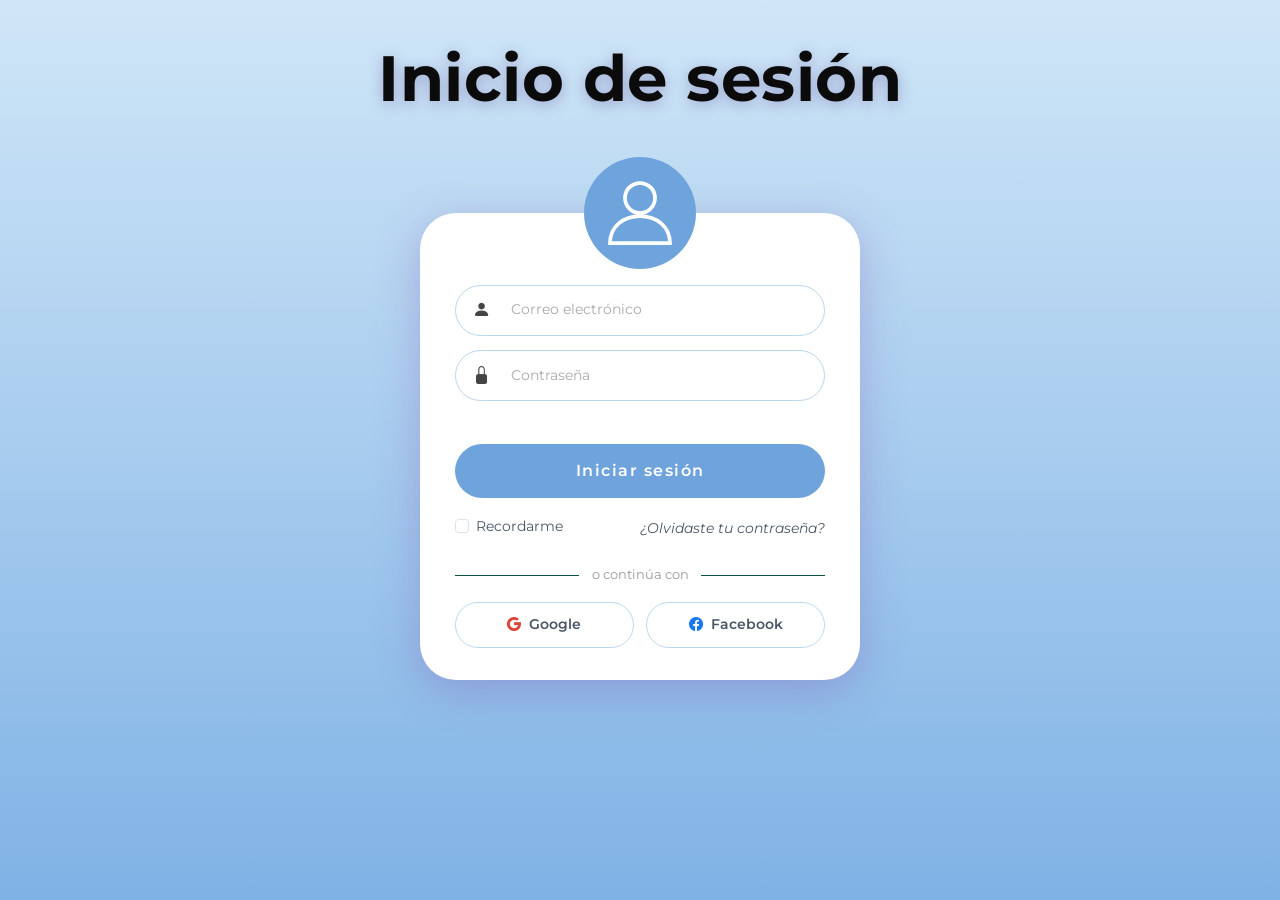
==== login.html @ 2dc4bbd2 "estructura y login" ====
<!DOCTYPE html>
<html lang="es">
<head>
  <meta charset="UTF-8">
  <meta name="viewport" content="width=device-width, initial-scale=1">
  <title>Inicio de sesión</title>

  <!-- Bootstrap 5 (único framework CSS) + iconos -->
  <link href="https://cdn.jsdelivr.net/npm/bootstrap@5.3.3/dist/css/bootstrap.min.css" rel="stylesheet">
  <link href="https://cdn.jsdelivr.net/npm/bootstrap-icons@1.11.3/font/bootstrap-icons.min.css" rel="stylesheet">
  <link href="https://fonts.googleapis.com/css2?family=Montserrat:ital,wght@0,400;0,600;0,700;1,400&display=swap" rel="stylesheet">

  <link rel="stylesheet" href="css/login.css">
</head>
<body>

  <main class="pagina">
    <h1 class="titulo-principal">Inicio de sesión</h1>

    <section class="tarjeta" aria-labelledby="titulo-tarjeta">
      <div class="avatar" aria-hidden="true">
        <svg viewBox="0 0 64 64" width="96" height="96" fill="none" stroke="#fff" stroke-width="2.5">
          <circle cx="32" cy="22" r="10"/>
          <path d="M12 52c0-11 9-18 20-18s20 7 20 18z"/>
        </svg>
      </div>
      <h2 id="titulo-tarjeta" class="visually-hidden">Accede con tu cuenta</h2>

      <form id="formLogin" novalidate>
        <div class="campo">
          <i class="bi bi-person-fill campo-icono" aria-hidden="true"></i>
          <label for="correo" class="visually-hidden">Correo electrónico</label>
          <input type="email" id="correo" class="campo-input" placeholder="Correo electrónico" autocomplete="username">
        </div>

        <div class="campo">
          <i class="bi bi-lock-fill campo-icono" aria-hidden="true"></i>
          <label for="password" class="visually-hidden">Contraseña</label>
          <input type="password" id="password" class="campo-input" placeholder="Contraseña" autocomplete="current-password">
        </div>

        <p id="error" class="mensaje-error" role="alert"></p>

        <button type="submit" class="boton-login">Iniciar sesión</button>

        <div class="fila-opciones">
          <div class="form-check m-0">
            <input class="form-check-input" type="checkbox" id="recordar">
            <label class="form-check-label" for="recordar">Recordarme</label>
          </div>
          <a href="#" id="olvide" class="enlace-olvide">¿Olvidaste tu contraseña?</a>
        </div>
      </form>

      <div class="separador"><span>o continúa con</span></div>

      <div class="redes">
        <a class="boton-red" href="https://accounts.google.com/" target="_blank" rel="noopener noreferrer">
          <i class="bi bi-google" aria-hidden="true"></i> Google
        </a>
        <a class="boton-red" href="https://www.facebook.com/login/" target="_blank" rel="noopener noreferrer">
          <i class="bi bi-facebook" aria-hidden="true"></i> Facebook
        </a>
      </div>
    </section>
  </main>

  <script src="js/utileria.js"></script>
  <script src="js/login.js"></script>
</body>
</html>
---- css/login.css ----
:root {
  --fondo-arriba: #cfe6f7;
  --fondo-abajo: #7fb2e5;
  --morado: #6fa3dc;          
  --morado-oscuro: #4f86c6;  
  --borde-campo: #bcd6ef;
  --texto: #4a5668;
}
* { box-sizing: border-box; }

body {
  margin: 0;
  min-height: 100vh;
  font-family: "Montserrat", system-ui, sans-serif;
  color: var(--texto);
  background: linear-gradient(180deg, var(--fondo-arriba) 0%, var(--fondo-abajo) 100%) fixed;
}

.pagina {
  min-height: 100vh;
  display: flex;
  flex-direction: column;
  align-items: center;
  padding: 2.5rem 1rem 3rem;
}

.titulo-principal {
  margin: 0 0 2.5rem;
  font-size: clamp(2.4rem, 7vw, 4rem);
  font-weight: 700;
  color: #0b0b0b;
  letter-spacing: .5px;
  text-align: center;
  text-shadow: 0 3px 14px rgba(90, 60, 140, .35);
}

/* Tarjeta */
.tarjeta {
  position: relative;
  width: 100%;
  max-width: 440px;
  margin-top: 56px; /* espacio para el avatar que sobresale */
  padding: 72px 2.2rem 2rem;
  background: #fff;
  border-radius: 36px;
  box-shadow: 0 10px 40px rgba(130, 90, 180, .35);
}

.avatar {
  position: absolute;
  top: -56px;
  left: 50%;
  transform: translateX(-50%);
  width: 112px;
  height: 112px;
  display: grid;
  place-items: center;
  background: var(--morado);
  border-radius: 50%;
}

/* Campos */
.campo {
  position: relative;
  margin-bottom: .9rem;
}

.campo-icono {
  position: absolute;
  left: 1.1rem;
  top: 50%;
  transform: translateY(-50%);
  font-size: 1.1rem;
  color: #444;
}

.campo-input {
  width: 100%;
  padding: .85rem 1.2rem .85rem 3.4rem;
  font: inherit;
  font-size: .9rem;
  color: var(--texto);
  background: #fff;
  border: 1px solid var(--borde-campo);
  border-radius: 999px;
  outline: none;
  transition: border-color .15s, box-shadow .15s;
}

.campo-input::placeholder { color: #aaa; }

.campo-input:focus-visible {
  border-color: var(--morado-oscuro);
  box-shadow: 0 0 0 3px rgba(208, 143, 198, .35);
}

.mensaje-error {
  min-height: 1.3rem;
  margin: 0 0 .5rem .6rem;
  font-size: .8rem;
  color: #c0306a;
}

.boton-login {
  width: 100%;
  padding: .95rem 1rem;
  font: inherit;
  font-weight: 600;
  font-size: 1rem;
  letter-spacing: 1.5px;
  color: #fff;
  background: var(--morado);
  border: 0;
  border-radius: 999px;
  cursor: pointer;
  transition: background .15s;
}

.boton-login:hover { background: var(--morado-oscuro); }

.boton-login:focus-visible {
  outline: 3px solid rgba(184, 115, 173, .5);
  outline-offset: 2px;
}

.fila-opciones {
  display: flex;
  justify-content: space-between;
  align-items: center;
  gap: .5rem;
  margin-top: 1.1rem;
  font-size: .85rem;
}

.enlace-olvide {
  font-style: italic;
  color: var(--texto);
  text-decoration: none;
}

.enlace-olvide:hover { text-decoration: underline; }

.form-check-input:checked {
  background-color: var(--morado-oscuro);
  border-color: var(--morado-oscuro);
}

.separador {
  display: flex;
  align-items: center;
  gap: .8rem;
  margin: 1.6rem 0 1.1rem;
  font-size: .8rem;
  color: #999;
}

.separador::before,
.separador::after {
  content: "";
  flex: 1;
  height: 1px;
  background: #095348;
}

.redes {
  display: grid;
  grid-template-columns: 1fr 1fr;
  gap: .8rem;
}

.boton-red {
  display: flex;
  align-items: center;
  justify-content: center;
  gap: .5rem;
  padding: .7rem .5rem;
  font-size: .9rem;
  font-weight: 600;
  color: var(--texto);
  text-decoration: none;
  background: #fff;
  border: 1px solid var(--borde-campo);
  border-radius: 999px;
  transition: background .15s, border-color .15s;
}

.boton-red:hover { background: #faf1f8; border-color: var(--morado); color: var(--texto); }

.boton-red:focus-visible {
  outline: 3px solid rgba(184, 115, 173, .5);
  outline-offset: 2px;
}

.bi-google   { color: #db4437; }
.bi-facebook { color: #1877f2; }

@media (max-width: 420px) {
  .tarjeta { padding-left: 1.4rem; padding-right: 1.4rem; }
  .fila-opciones { flex-direction: column; align-items: flex-start; }
}
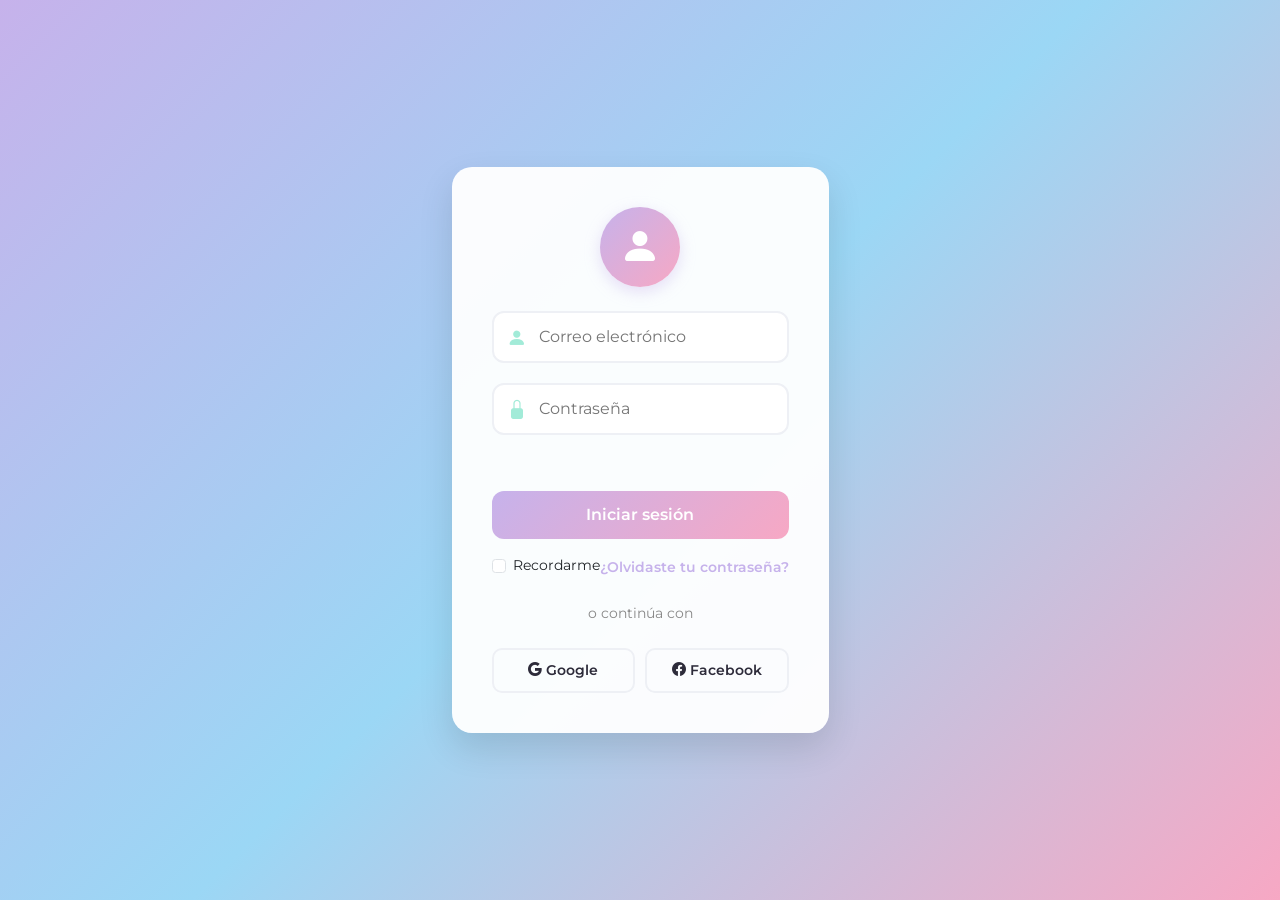
==== commit cd8624af: "index" ====
--- a/login.html
+++ b/login.html
@@ -4,25 +4,19 @@
   <meta charset="UTF-8">
   <meta name="viewport" content="width=device-width, initial-scale=1">
   <title>Inicio de sesión</title>
-
-  <!-- Bootstrap 5 (único framework CSS) + iconos -->
   <link href="https://cdn.jsdelivr.net/npm/bootstrap@5.3.3/dist/css/bootstrap.min.css" rel="stylesheet">
   <link href="https://cdn.jsdelivr.net/npm/bootstrap-icons@1.11.3/font/bootstrap-icons.min.css" rel="stylesheet">
   <link href="https://fonts.googleapis.com/css2?family=Montserrat:ital,wght@0,400;0,600;0,700;1,400&display=swap" rel="stylesheet">
-
   <link rel="stylesheet" href="css/login.css">
 </head>
-<body>
+<body class="pagina">
 
-  <main class="pagina">
+  <main>
     <h1 class="titulo-principal">Inicio de sesión</h1>
 
     <section class="tarjeta" aria-labelledby="titulo-tarjeta">
       <div class="avatar" aria-hidden="true">
-        <svg viewBox="0 0 64 64" width="96" height="96" fill="none" stroke="#fff" stroke-width="2.5">
-          <circle cx="32" cy="22" r="10"/>
-          <path d="M12 52c0-11 9-18 20-18s20 7 20 18z"/>
-        </svg>
+        <i class="bi bi-person-fill text-white fs-1"></i>
       </div>
       <h2 id="titulo-tarjeta" class="visually-hidden">Accede con tu cuenta</h2>
 
--- a/css/login.css
+++ b/css/login.css
@@ -1,200 +1,129 @@
-:root {
-  --fondo-arriba: #cfe6f7;
-  --fondo-abajo: #7fb2e5;
-  --morado: #6fa3dc;          
-  --morado-oscuro: #4f86c6;  
-  --borde-campo: #bcd6ef;
-  --texto: #4a5668;
-}
-* { box-sizing: border-box; }
-
-body {
+body.pagina {
+  background: linear-gradient(135deg, #c6b2eb, #9bd7f5, #f7a8c4);
+  min-height: 100vh;
+  display: flex;
+  align-items: center;
+  justify-content: center;
+  font-family: 'Montserrat', sans-serif;
   margin: 0;
-  min-height: 100vh;
-  font-family: "Montserrat", system-ui, sans-serif;
-  color: var(--texto);
-  background: linear-gradient(180deg, var(--fondo-arriba) 0%, var(--fondo-abajo) 100%) fixed;
 }
 
-.pagina {
-  min-height: 100vh;
-  display: flex;
-  flex-direction: column;
-  align-items: center;
-  padding: 2.5rem 1rem 3rem;
+.tarjeta {
+  background: rgba(255, 255, 255, 0.95);
+  border-radius: 20px;
+  padding: 2.5rem;
+  width: 100%;
+  max-width: 420px;
+  box-shadow: 0 15px 35px rgba(0, 0, 0, 0.12);
 }
 
 .titulo-principal {
-  margin: 0 0 2.5rem;
-  font-size: clamp(2.4rem, 7vw, 4rem);
-  font-weight: 700;
-  color: #0b0b0b;
-  letter-spacing: .5px;
-  text-align: center;
-  text-shadow: 0 3px 14px rgba(90, 60, 140, .35);
-}
-
-/* Tarjeta */
-.tarjeta {
-  position: relative;
-  width: 100%;
-  max-width: 440px;
-  margin-top: 56px; /* espacio para el avatar que sobresale */
-  padding: 72px 2.2rem 2rem;
-  background: #fff;
-  border-radius: 36px;
-  box-shadow: 0 10px 40px rgba(130, 90, 180, .35);
+  display: none;
 }
 
 .avatar {
-  position: absolute;
-  top: -56px;
-  left: 50%;
-  transform: translateX(-50%);
-  width: 112px;
-  height: 112px;
-  display: grid;
-  place-items: center;
-  background: var(--morado);
+  width: 80px;
+  height: 80px;
+  background: linear-gradient(135deg, #c6b2eb, #f7a8c4);
   border-radius: 50%;
+  display: flex;
+  align-items: center;
+  justify-content: center;
+  margin: 0 auto 1.5rem auto;
+  box-shadow: 0 5px 15px rgba(198, 178, 235, 0.4);
 }
 
-/* Campos */
 .campo {
   position: relative;
-  margin-bottom: .9rem;
+  margin-bottom: 1.25rem;
 }
 
 .campo-icono {
   position: absolute;
-  left: 1.1rem;
+  left: 15px;
   top: 50%;
   transform: translateY(-50%);
-  font-size: 1.1rem;
-  color: #444;
+  color: #a2ebd8;
+  font-size: 1.2rem;
 }
 
 .campo-input {
   width: 100%;
-  padding: .85rem 1.2rem .85rem 3.4rem;
-  font: inherit;
-  font-size: .9rem;
-  color: var(--texto);
-  background: #fff;
-  border: 1px solid var(--borde-campo);
-  border-radius: 999px;
+  padding: 12px 15px 12px 45px;
+  border: 2px solid #eef0f5;
+  border-radius: 12px;
   outline: none;
-  transition: border-color .15s, box-shadow .15s;
 }
 
-.campo-input::placeholder { color: #aaa; }
-
-.campo-input:focus-visible {
-  border-color: var(--morado-oscuro);
-  box-shadow: 0 0 0 3px rgba(208, 143, 198, .35);
-}
-
-.mensaje-error {
-  min-height: 1.3rem;
-  margin: 0 0 .5rem .6rem;
-  font-size: .8rem;
-  color: #c0306a;
+.campo-input:focus {
+  border-color: #c6b2eb;
+  box-shadow: 0 0 10px rgba(198, 178, 235, 0.3);
 }
 
 .boton-login {
   width: 100%;
-  padding: .95rem 1rem;
-  font: inherit;
+  padding: 12px;
+  border: none;
+  border-radius: 12px;
+  background: linear-gradient(135deg, #c6b2eb, #f7a8c4);
+  color: #ffffff;
   font-weight: 600;
-  font-size: 1rem;
-  letter-spacing: 1.5px;
-  color: #fff;
-  background: var(--morado);
-  border: 0;
-  border-radius: 999px;
   cursor: pointer;
-  transition: background .15s;
+  margin-bottom: 1rem;
 }
 
-.boton-login:hover { background: var(--morado-oscuro); }
+.boton-login:hover {
+  opacity: 0.95;
+}
 
-.boton-login:focus-visible {
-  outline: 3px solid rgba(184, 115, 173, .5);
-  outline-offset: 2px;
+.mensaje-error {
+  color: #e63946;
+  font-size: 0.875rem;
+  font-weight: 600;
+  text-align: center;
+  min-height: 1.25rem;
+  margin-bottom: 1rem;
 }
 
 .fila-opciones {
   display: flex;
   justify-content: space-between;
   align-items: center;
-  gap: .5rem;
-  margin-top: 1.1rem;
-  font-size: .85rem;
+  font-size: 0.875rem;
+  margin-bottom: 1.5rem;
 }
 
 .enlace-olvide {
-  font-style: italic;
-  color: var(--texto);
+  color: #c6b2eb;
   text-decoration: none;
-}
-
-.enlace-olvide:hover { text-decoration: underline; }
-
-.form-check-input:checked {
-  background-color: var(--morado-oscuro);
-  border-color: var(--morado-oscuro);
+  font-weight: 600;
 }
 
 .separador {
-  display: flex;
-  align-items: center;
-  gap: .8rem;
-  margin: 1.6rem 0 1.1rem;
-  font-size: .8rem;
-  color: #999;
-}
-
-.separador::before,
-.separador::after {
-  content: "";
-  flex: 1;
-  height: 1px;
-  background: #095348;
+  text-align: center;
+  margin: 1.5rem 0;
+  color: #888888;
+  font-size: 0.85rem;
+  position: relative;
 }
 
 .redes {
-  display: grid;
-  grid-template-columns: 1fr 1fr;
-  gap: .8rem;
+  display: flex;
+  gap: 10px;
 }
 
 .boton-red {
-  display: flex;
-  align-items: center;
-  justify-content: center;
-  gap: .5rem;
-  padding: .7rem .5rem;
-  font-size: .9rem;
+  flex: 1;
+  padding: 10px;
+  border: 2px solid #eef0f5;
+  border-radius: 10px;
+  text-align: center;
+  text-decoration: none;
+  color: #2d2b3a;
   font-weight: 600;
-  color: var(--texto);
-  text-decoration: none;
-  background: #fff;
-  border: 1px solid var(--borde-campo);
-  border-radius: 999px;
-  transition: background .15s, border-color .15s;
+  font-size: 0.875rem;
 }
 
-.boton-red:hover { background: #faf1f8; border-color: var(--morado); color: var(--texto); }
-
-.boton-red:focus-visible {
-  outline: 3px solid rgba(184, 115, 173, .5);
-  outline-offset: 2px;
-}
-
-.bi-google   { color: #db4437; }
-.bi-facebook { color: #1877f2; }
-
-@media (max-width: 420px) {
-  .tarjeta { padding-left: 1.4rem; padding-right: 1.4rem; }
-  .fila-opciones { flex-direction: column; align-items: flex-start; }
+.boton-red:hover {
+  background-color: #fdf1a9;
 }
